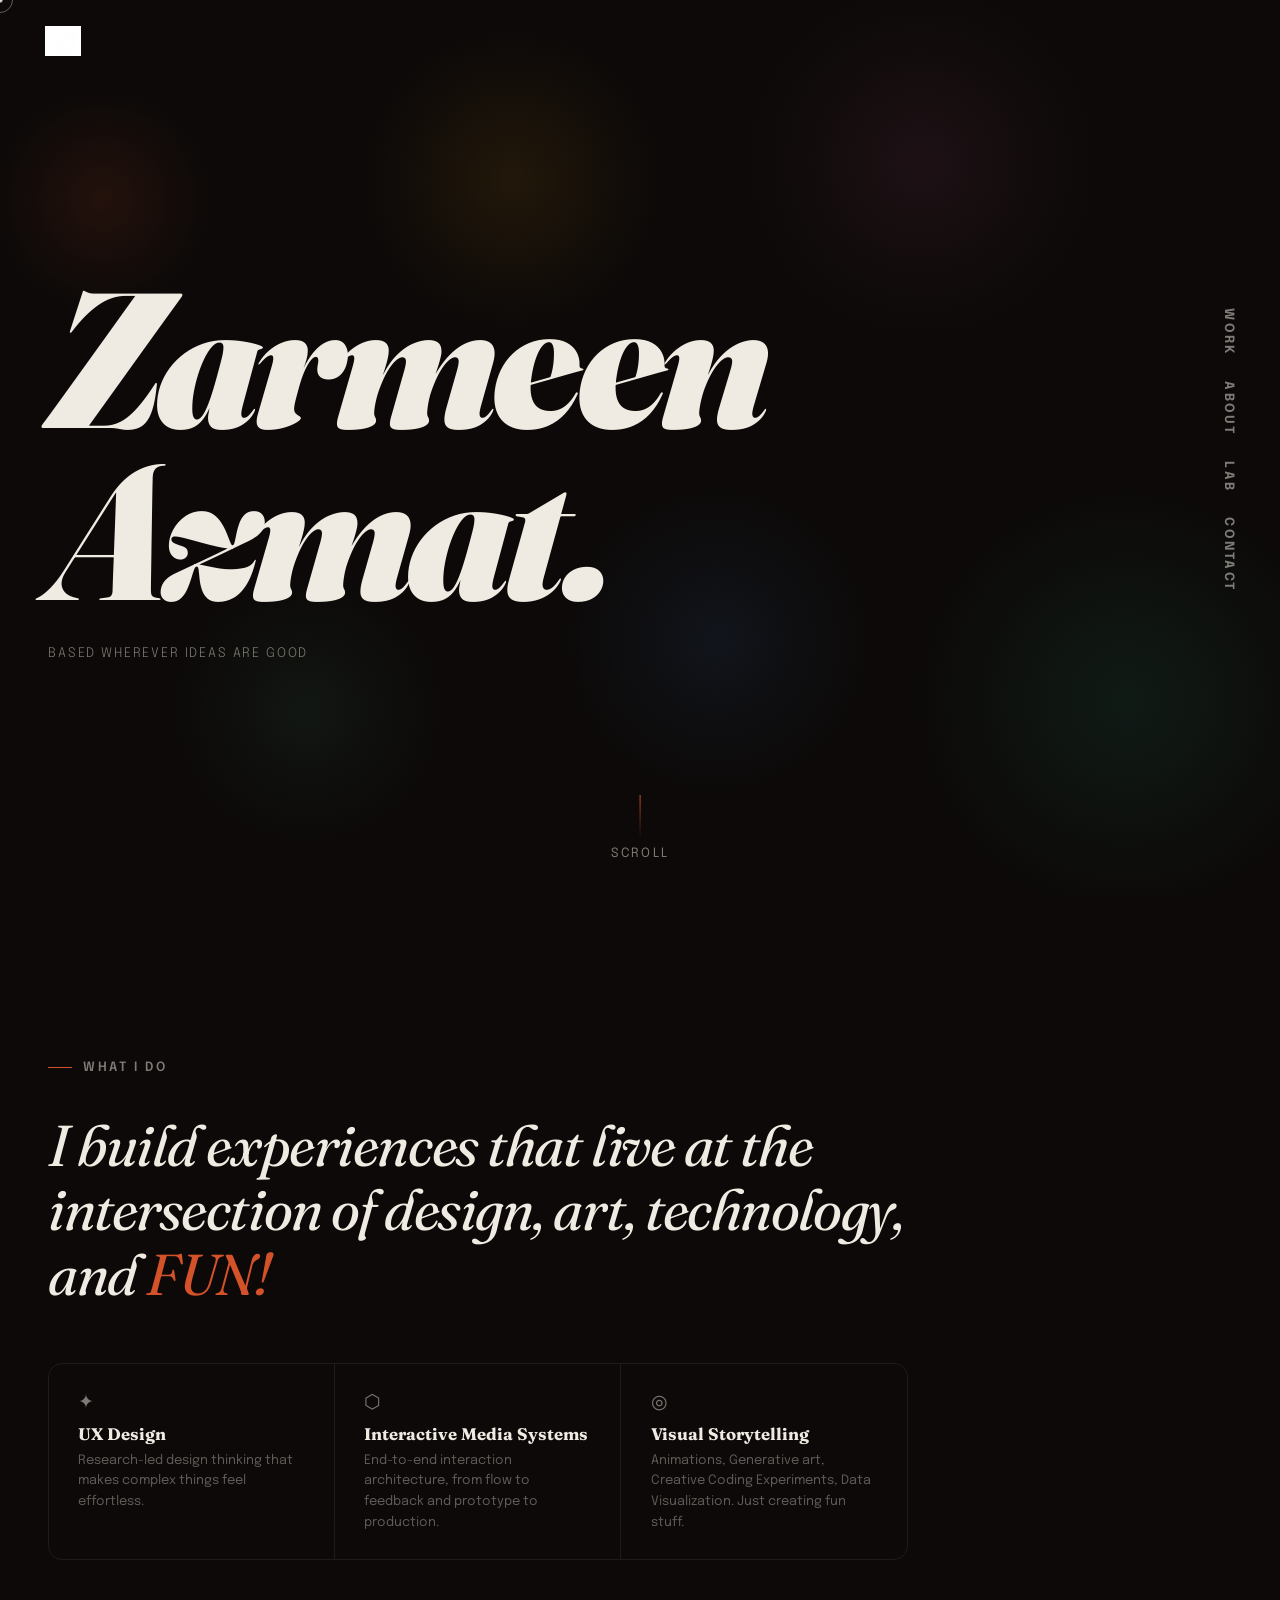
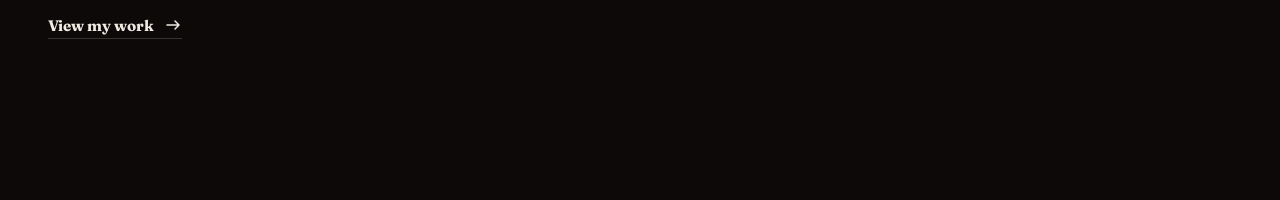
==== index.html @ 506bbcd7 "Update index.html" ====
<!DOCTYPE html>
<html lang="en">
<head>
  <meta charset="UTF-8"/>
  <meta name="viewport" content="width=device-width, initial-scale=1.0"/>
  <title>Zarmeen Azmat</title>
  <link rel="stylesheet" href="style.css"/>
  <style>
    body { background: var(--home-bg); color: var(--home-fg); }
    #cur, #cdot { color: var(--home-fg); }

    #home-cv { position: fixed; inset: 0; width: 100%; height: 100%; z-index: 0; }

    /* ── LOGO (fixed top-left) ── */
    .home-logo {
      position: fixed; top: 1.6rem; left: 2.8rem; z-index: 10; cursor: none;
    }
    .home-logo img { height: 30px; width: auto; display: block; }

    /* ── SIDE NAV ── */
    .home-side {
      position: fixed; right: 2.8rem; top: 50%; transform: translateY(-50%);
      display: flex; flex-direction: column; gap: 1.6rem; z-index: 10;
    }
    .home-side a {
      font-size: .8rem; font-weight: 700; letter-spacing: .18em; text-transform: uppercase;
      color: rgba(240,235,226,.5); writing-mode: vertical-rl;
      text-decoration: none; transition: color .25s; cursor: none;
    }
    .home-side a:hover { color: var(--home-fg); }

    /* ── HERO ── */
    #hero {
      position: relative; z-index: 2; min-height: 100vh;
      display: flex; flex-direction: column; justify-content: flex-end;
      padding: 3rem 3rem 15rem; pointer-events: none;
    }
    .home-eyebrow {
      font-size: .72rem; font-weight: 600; letter-spacing: .2em; text-transform: uppercase;
      color: rgba(240,235,226,.3); margin-bottom: 2rem;
      display: flex; align-items: center; gap: .8rem;
    }
    .home-eyebrow::before { content: ''; width: 28px; height: 1px; background: var(--coral); }
    .home-name {
      font-family: var(--fd); font-weight: 900; font-style: italic;
      font-size: clamp(5rem, 15vw, 14rem);
      line-height: .9; letter-spacing: -.04em;
      display: flex; flex-wrap: wrap; column-gap: .22em;
    }
    .nc { display: inline-block; transition: transform .5s cubic-bezier(.23,1,.32,1); }
    .home-sub {
      margin-top: 1.8rem; font-size: .82rem; font-weight: 300;
      letter-spacing: .14em; text-transform: uppercase;
      color: rgba(240,235,226,.5);
    }

    /* ── SCROLL CUE ── */
    #scroll-btn {
      position: fixed; bottom: 2.5rem; left: 50%; transform: translateX(-50%);
      display: flex; flex-direction: column; align-items: center; gap: .5rem;
      font-size: .8rem; letter-spacing: .18em; text-transform: uppercase;
      color: rgba(240,235,226,.5); z-index: 10;
      background: none; border: none; cursor: none; font-family: var(--fb);
      transition: opacity .5s, color .3s;
    }
    #scroll-btn:hover { color: rgba(240,235,226,.7); }
    .scroll-line {
      width: 1px; height: 44px;
      background: linear-gradient(var(--coral), transparent);
      animation: spulse 2s ease-in-out infinite;
    }
    @keyframes spulse { 0%,100%{opacity:.2;} 50%{opacity:1;} }

    /* ── INTRO SECTION ── */
    #intro {
      position: relative; z-index: 2; min-height: 100vh;
      display: flex; align-items: center;
      padding: 6rem 3rem 6rem;
    }
    .intro-inner { max-width: 860px; }
    .intro-tag {
      font-size: .8rem; font-weight: 600; letter-spacing: .2em; text-transform: uppercase;
      color: rgba(240,235,226,.5); margin-bottom: 2.5rem;
      display: flex; align-items: center; gap: .7rem;
    }
    .intro-tag::before { content: ''; width: 24px; height: 1px; background: var(--coral); }
    .intro-statement {
      font-family: var(--fd); font-style: italic;
      font-size: clamp(2rem, 4.5vw, 4rem); line-height: 1.12; letter-spacing: -.025em;
      color: var(--home-fg); margin-bottom: 3.5rem;
    }
    .intro-statement em { color: var(--coral); font-style: italic; }

    .intro-disciplines {
      display: flex; gap: 1px; margin-bottom: 3.5rem;
      border: 1px solid rgba(240,235,226,.08); border-radius: 14px; overflow: hidden;
    }
    .disc {
      flex: 1; padding: 1.6rem 1.8rem;
      border-right: 1px solid rgba(240,235,226,.08);
      transition: background .3s;
    }
    .disc:last-child { border-right: none; }
    .disc:hover { background: rgba(240,235,226,.03); }
    .disc-icon { font-size: 1.2rem; margin-bottom: .7rem; opacity: .5; }
    .disc-name {
      font-family: var(--fd); font-weight: 700; font-size: 1.05rem;
      color: var(--home-fg); margin-bottom: .4rem;
    }
    .disc-desc { font-size: .81rem; opacity: .36; line-height: 1.6; }

    .intro-cta {
      display: inline-flex; align-items: center; gap: .6rem;
      font-family: var(--fd); font-weight: 700; font-size: .95rem;
      color: var(--home-fg); text-decoration: none;
      border-bottom: 1px solid rgba(240,235,226,.18); padding-bottom: .2rem;
      transition: color .25s, border-color .25s; cursor: none;
    }
    .intro-cta:hover { color: var(--coral); border-color: var(--coral); }
    .intro-cta svg { transition: transform .3s; }
    .intro-cta:hover svg { transform: translateX(5px); }

    @media (max-width: 900px) {
      #hero, #intro { padding-left: 1.5rem; padding-right: 1.5rem; }
      .home-side { display: none; }
      .home-logo { left: 1.5rem; }
      .intro-disciplines { flex-direction: column; }
      .disc { border-right: none; border-bottom: 1px solid rgba(240,235,226,.08); }
      .disc:last-child { border-bottom: none; }
    }
  </style>
</head>
<body>
  <div id="cur"></div>
  <div id="cdot"></div>
  <canvas id="home-cv"></canvas>

  <!-- Logo — no top nav bar on home -->
  <a class="home-logo" href="index.html">
    <img src="LOGO.png" alt="Zara Meme logo"/>
  </a>

  <!-- Side nav -->
  <div class="home-side">
    <a href="work.html">Work</a>
    <a href="about.html">About</a>
    <a href="lab.html">Lab</a>
    <a href="contact.html">Contact</a>
  </div>

  <!-- ── HERO ── -->
  <section id="hero">
    <div class="home-name rev d1" id="home-name"></div>
    <div class="home-sub rev d2">Based wherever ideas are good</div>
  </section>

  <!-- Scroll cue (fixed, fades out after scrolling) -->
  <button id="scroll-btn" aria-label="Scroll down">
    <div class="scroll-line"></div>
    scroll
  </button>

  <!-- ── INTRO (below the fold) ── -->
  <section id="intro">
    <div class="intro-inner">
      <div class="intro-tag rev">What I do</div>
      <p class="intro-statement rev d1">
        I build experiences that live at the intersection of design, art, technology, and <em>  FUN!</em>
      </p>
      <div class="intro-disciplines rev d2">
        <div class="disc">
          <div class="disc-icon">✦</div>
          <div class="disc-name">UX Design</div>
          <div class="disc-desc">Research-led design thinking that makes complex things feel effortless.</div>
        </div>
        <div class="disc">
          <div class="disc-icon">⬡</div>
          <div class="disc-name">Interactive Media Systems</div>
          <div class="disc-desc">End-to-end interaction architecture, from flow to feedback and prototype to production.</div>
        </div>
        <div class="disc">
          <div class="disc-icon">◎</div>
          <div class="disc-name">Visual Storytelling</div>
          <div class="disc-desc">Animations, Generative art, Creative Coding Experiments, Data Visualization. Just creating fun stuff.</div>
        </div>
      </div>
      <a href="work.html" class="intro-cta rev d3">
        View my work
        <svg width="18" height="18" viewBox="0 0 18 18" fill="none">
          <path d="M3 9h12M11 5l4 4-4 4" stroke="currentColor" stroke-width="1.5" stroke-linecap="round" stroke-linejoin="round"/>
        </svg>
      </a>
    </div>
  </section>

  <script src="shared.js"></script>
  <script>
    /* ── Split name into repellable letters ── */
    const nameEl = document.getElementById('home-name');
    ['Zarmeen', 'Azmat.'].forEach((word, wi) => {
      const span = document.createElement('span');
      word.split('').forEach(ch => {
        const s = document.createElement('span');
        s.className = 'nc'; s.textContent = ch; span.appendChild(s);
      });
      nameEl.appendChild(span);
      if (wi === 0) nameEl.appendChild(document.createTextNode('\u00A0'));
    });

    /* ── Scroll button ── */
    const scrollBtn = document.getElementById('scroll-btn');
    scrollBtn.addEventListener('click', () => {
      document.getElementById('intro').scrollIntoView({ behavior: 'smooth' });
    });
    window.addEventListener('scroll', () => {
      const past = window.scrollY > window.innerHeight * .35;
      scrollBtn.style.opacity = past ? '0' : '';
      scrollBtn.style.pointerEvents = past ? 'none' : '';
    });

    /* ── Canvas ── */
    const canvas = document.getElementById('home-cv');
    const ctx = canvas.getContext('2d');
    let W, H;
    function rz() { W = canvas.width = window.innerWidth; H = canvas.height = window.innerHeight; }
    rz(); window.addEventListener('resize', rz);

    const PAL = ['#D4522A','#3D7A5A','#C8861A','#3468A8','#9C4870','#2E9E7C'];
    const orbs = PAL.map((col, i) => ({ x: .08 + i * .16, y: .2 + (i % 2) * .55, r: .12 + i * .022, col, ph: i * 1.3 }));
    const trail = []; let pci = 0, t = 0;

    document.addEventListener('mousemove', e => {
      trail.push({ x: e.clientX, y: e.clientY, r: 22 + Math.random() * 20,
        col: PAL[Math.floor(pci / 3) % PAL.length], born: performance.now(), ring: Math.random() > .6 });
      pci++; if (trail.length > 100) trail.splice(0, trail.length - 100);
      document.querySelectorAll('.nc').forEach(ch => {
        const r = ch.getBoundingClientRect();
        const cx = r.left + r.width / 2, cy = r.top + r.height / 2;
        const dx = e.clientX - cx, dy = e.clientY - cy;
        const d = Math.sqrt(dx * dx + dy * dy), R = 160;
        if (d < R && d > 0.5) { const f = (1 - d / R) * 55; ch.style.transform = `translate(${-dx/d*f}px,${-dy/d*f}px)`; }
        else ch.style.transform = '';
      });
    });
    document.addEventListener('click', e => {
      for (let i = 0; i < 16; i++) {
        const a = (i / 16) * Math.PI * 2;
        trail.push({ x: e.clientX + Math.cos(a) * Math.random() * 70, y: e.clientY + Math.sin(a) * Math.random() * 70,
          r: 10 + Math.random() * 28, col: PAL[Math.floor(Math.random() * PAL.length)],
          born: performance.now() - Math.random() * 200, ring: false });
      }
    });
    (function frame() {
      ctx.fillStyle = '#0C0908'; ctx.fillRect(0, 0, W, H); t += .008;
      orbs.forEach(o => {
        const px = o.x * W, py = (o.y + Math.sin(t + o.ph) * .04) * H;
        const pr = o.r * Math.min(W, H) * (1 + Math.sin(t * .7 + o.ph) * .08);
        const g = ctx.createRadialGradient(px, py, 0, px, py, pr);
        g.addColorStop(0, o.col + '1e'); g.addColorStop(1, o.col + '00');
        ctx.fillStyle = g; ctx.beginPath(); ctx.arc(px, py, pr, 0, Math.PI * 2); ctx.fill();
      });
      const now = performance.now();
      for (let i = trail.length - 1; i >= 0; i--) {
        const tr = trail[i]; const age = (now - tr.born) / 2400;
        if (age >= 1) { trail.splice(i, 1); continue; }
        const ease = 1 - age * age;
        ctx.save(); ctx.globalAlpha = .5 * ease; ctx.fillStyle = ctx.strokeStyle = tr.col;
        if (tr.ring) { ctx.lineWidth = 2; ctx.globalAlpha = .28 * ease; ctx.beginPath(); ctx.arc(tr.x, tr.y, tr.r * (.4 + age * .6), 0, Math.PI * 2); ctx.stroke(); }
        else { ctx.beginPath(); ctx.arc(tr.x, tr.y, tr.r * ease, 0, Math.PI * 2); ctx.fill(); }
        ctx.restore();
      }
      requestAnimationFrame(frame);
    })();
  </script>
</body>
</html>
---- style.css ----
/* ═══════════════════════════════════════
   ZARA MEME — SHARED STYLES
   Edit variables below to retheme the whole site
═══════════════════════════════════════ */
@import url('https://fonts.googleapis.com/css2?family=Fraunces:ital,opsz,wght@0,9..144,400;0,9..144,700;0,9..144,900;1,9..144,400;1,9..144,700;1,9..144,900&family=Epilogue:wght@300;400;500;600;700;800&display=swap');

:root {
  /* ── accent colours ── */
  --coral:  #D4522A;
  --sage:   #3D7A5A;
  --gold:   #C8861A;
  --sky:    #3468A8;
  --rose:   #9C4870;
  --mint:   #2E9E7C;

  /* ── page tones ── */
  --home-bg:  #0C0908;
  --home-fg:  #F0EBE2;
  --light-bg: #F7F2EC;
  --light-fg: #1A1209;
  --lab-bg:   #0B0D14;
  --lab-fg:   #E8E2F5;

  /* ── type ── */
  --fd: 'Fraunces', serif;
  --fb: 'Epilogue', sans-serif;
}

/* ── RESET ────────────────────────── */
*, *::before, *::after { box-sizing: border-box; margin: 0; padding: 0; }
html { scroll-behavior: smooth; }
body { font-family: var(--fb); font-weight: 400; overflow-x: hidden; cursor: none; }

/* ── PAGE FADE-IN / FADE-OUT ───────── */
body { opacity: 0; animation: pagein .45s ease forwards; }
@keyframes pagein { to { opacity: 1; } }
body.fade-out { opacity: 0 !important; transition: opacity .28s ease; }

/* ── CURSOR ───────────────────────── */
#cur {
  position: fixed; z-index: 9999; pointer-events: none;
  width: 26px; height: 26px; border-radius: 50%;
  border: 1.5px solid currentColor;
  transform: translate(-50%, -50%);
  opacity: .4; mix-blend-mode: difference;
  transition: width .2s, height .2s;
}
#cdot {
  position: fixed; z-index: 10000; pointer-events: none;
  width: 5px; height: 5px; border-radius: 50%; background: currentColor;
  transform: translate(-50%, -50%); mix-blend-mode: difference;
}
body.hov #cur { width: 50px; height: 50px; opacity: .15; }

/* ── NAV ──────────────────────────── */
#nav {
  position: fixed; top: 0; left: 0; right: 0; z-index: 500;
  display: flex; align-items: center; justify-content: space-between;
  padding: 1.4rem 3rem;
}
.nav-logo {
  font-family: var(--fd); font-weight: 900; font-style: italic;
  font-size: 1.3rem; text-decoration: none; letter-spacing: -.02em;
  transition: color .3s; cursor: none;
}
.nav-links { display: flex; gap: 2rem; }
.nav-links a {
  font-size: .8rem; font-weight: 600; letter-spacing: .1em;
  text-transform: uppercase; opacity: .4; transition: opacity .2s;
  text-decoration: none; position: relative; cursor: none;
}
.nav-links a:hover { opacity: .9; }
.nav-links a.active { opacity: 1; }
.nav-links a.active::after {
  content: ''; position: absolute; bottom: -3px; left: 0; right: 0;
  height: 1.5px; background: currentColor; border-radius: 2px;
}

/* ── SHARED SCROLL REVEAL ─────────── */
.rev {
  opacity: 0; transform: translateY(20px);
  transition: opacity .75s cubic-bezier(.23,1,.32,1), transform .75s cubic-bezier(.23,1,.32,1);
}
.rev.on { opacity: 1; transform: none; }
.d1 { transition-delay: .08s; }
.d2 { transition-delay: .16s; }
.d3 { transition-delay: .24s; }
.d4 { transition-delay: .32s; }
.d5 { transition-delay: .40s; }

/* ── SHARED TYPOGRAPHY HELPERS ────── */
.pg-ey {
  font-size: .7rem; font-weight: 600; letter-spacing: .18em;
  text-transform: uppercase; opacity: .3; margin-bottom: 1rem;
  display: flex; align-items: center; gap: .7rem;
}
.pg-ey::before { content: ''; width: 20px; height: 1.5px; background: currentColor; }

.pg-h1 {
  font-family: var(--fd); font-weight: 900;
  font-size: clamp(3rem, 7vw, 7rem); line-height: .92; letter-spacing: -.04em;
}
.pg-h1 em { font-style: italic; color: var(--coral); }

/* ── LIGHT PAGE BASE ──────────────── */
.pg-light { background: var(--light-bg); color: var(--light-fg); min-height: 100vh; position: relative; }
.pg-light::before {
  content: ''; position: fixed; inset: 0; pointer-events: none; z-index: 0;
  background-image: radial-gradient(circle, rgba(26,18,9,.06) 1px, transparent 1px);
  background-size: 28px 28px;
}
.pg-light > * { position: relative; z-index: 1; }
.pg-head { padding: 7rem 3rem 3rem; border-bottom: 1px solid rgba(26,18,9,.08); }

/* ── RESPONSIVE ───────────────────── */
@media (max-width: 900px) {
  #nav { padding: 1rem 1.5rem; }
  .nav-links { gap: 1.2rem; }
  .nav-links a { font-size: .72rem; }
  .pg-head { padding: 6rem 1.5rem 2rem; }
}
@media (max-width: 600px) {
  .nav-links a { letter-spacing: .06em; }
}
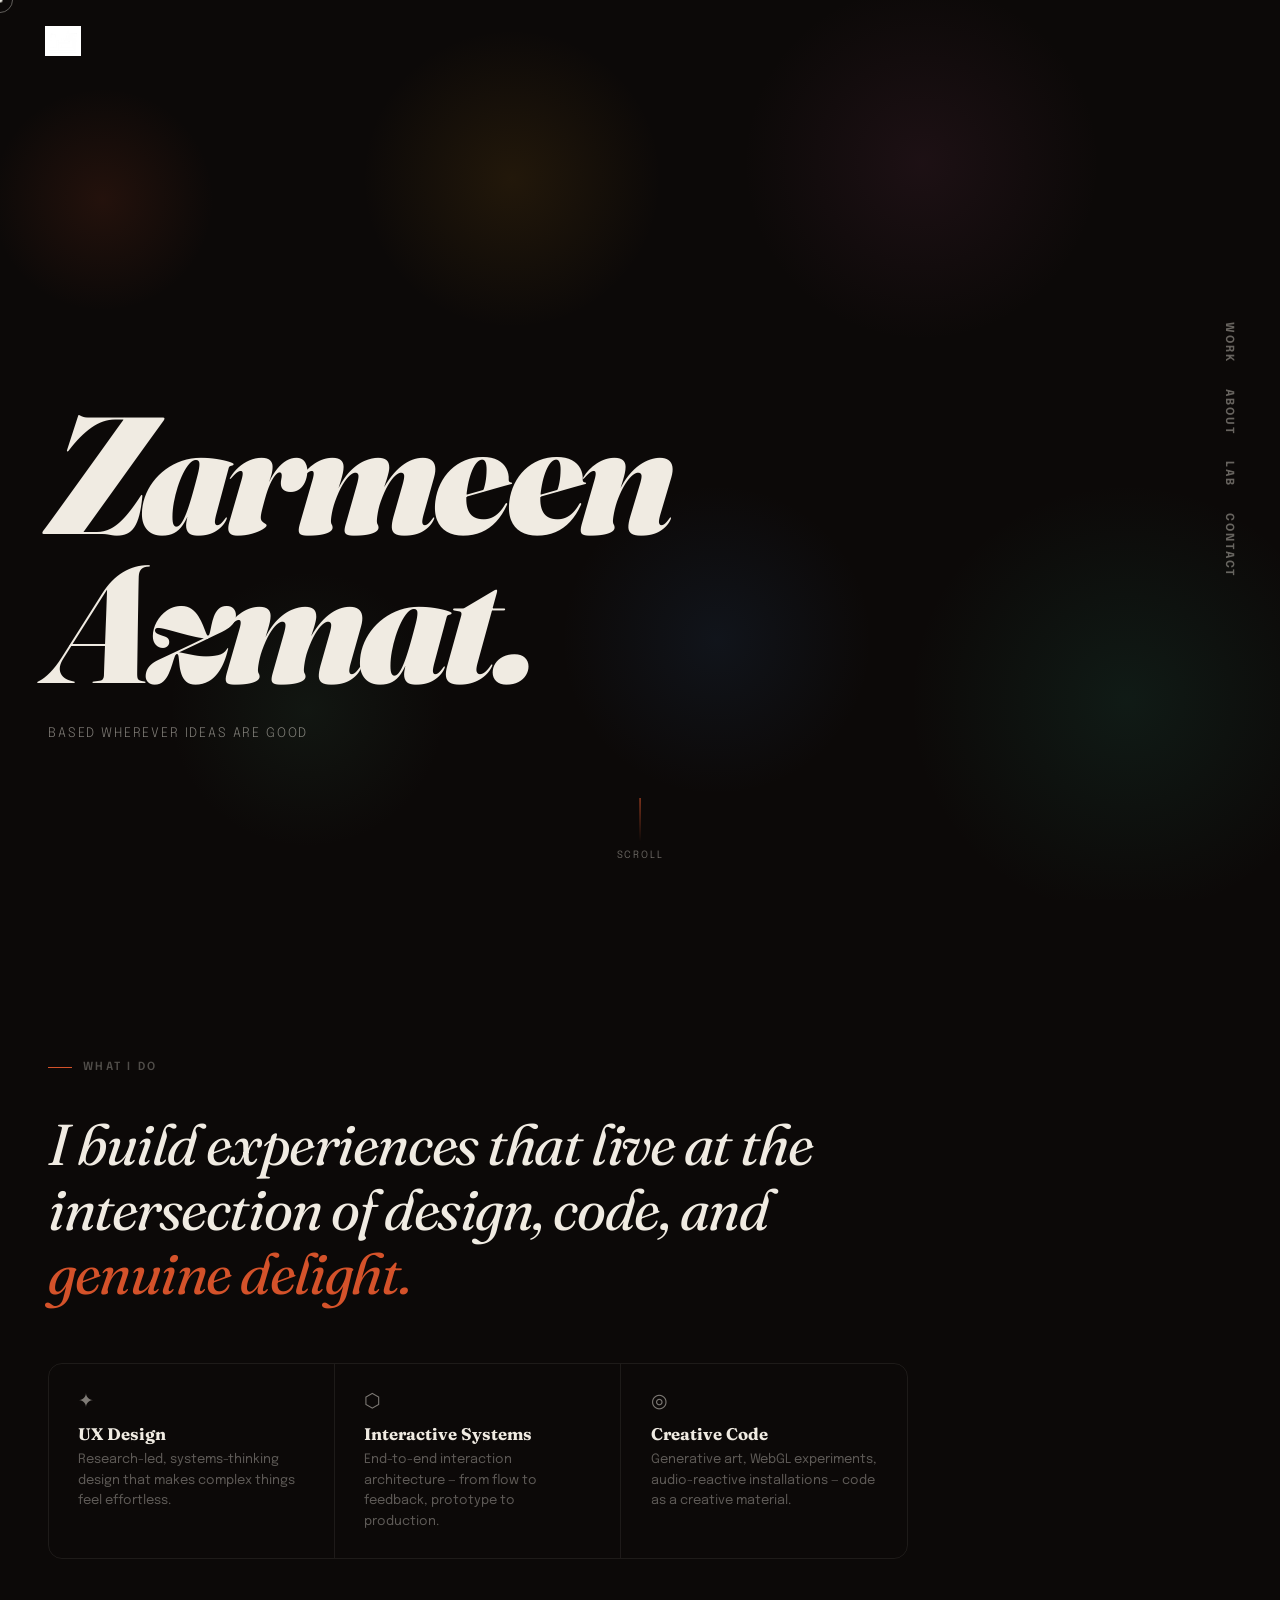
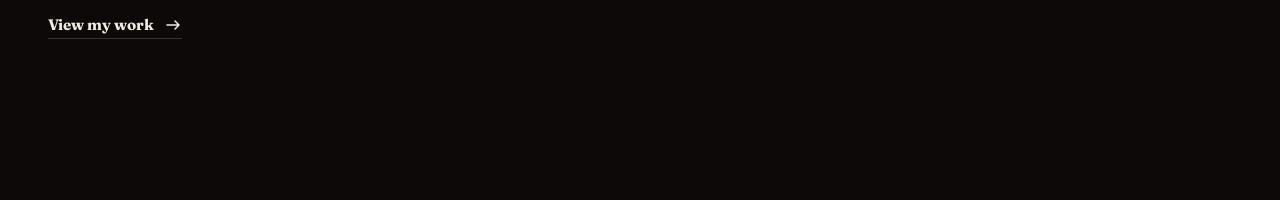
==== commit 33bff57d: "Add files via upload" ====
--- a/index.html
+++ b/index.html
@@ -23,8 +23,8 @@
       display: flex; flex-direction: column; gap: 1.6rem; z-index: 10;
     }
     .home-side a {
-      font-size: .8rem; font-weight: 700; letter-spacing: .18em; text-transform: uppercase;
-      color: rgba(240,235,226,.5); writing-mode: vertical-rl;
+      font-size: .7rem; font-weight: 700; letter-spacing: .18em; text-transform: uppercase;
+      color: rgba(240,235,226,.4); writing-mode: vertical-rl;
       text-decoration: none; transition: color .25s; cursor: none;
     }
     .home-side a:hover { color: var(--home-fg); }
@@ -33,7 +33,7 @@
     #hero {
       position: relative; z-index: 2; min-height: 100vh;
       display: flex; flex-direction: column; justify-content: flex-end;
-      padding: 3rem 3rem 15rem; pointer-events: none;
+      padding: 3rem 3rem 10rem; pointer-events: none;
     }
     .home-eyebrow {
       font-size: .72rem; font-weight: 600; letter-spacing: .2em; text-transform: uppercase;
@@ -43,7 +43,7 @@
     .home-eyebrow::before { content: ''; width: 28px; height: 1px; background: var(--coral); }
     .home-name {
       font-family: var(--fd); font-weight: 900; font-style: italic;
-      font-size: clamp(5rem, 15vw, 14rem);
+      font-size: clamp(5rem, 13vw, 12rem);
       line-height: .9; letter-spacing: -.04em;
       display: flex; flex-wrap: wrap; column-gap: .22em;
     }
@@ -58,8 +58,8 @@
     #scroll-btn {
       position: fixed; bottom: 2.5rem; left: 50%; transform: translateX(-50%);
       display: flex; flex-direction: column; align-items: center; gap: .5rem;
-      font-size: .8rem; letter-spacing: .18em; text-transform: uppercase;
-      color: rgba(240,235,226,.5); z-index: 10;
+      font-size: .63rem; letter-spacing: .18em; text-transform: uppercase;
+      color: rgba(240,235,226,.4); z-index: 10;
       background: none; border: none; cursor: none; font-family: var(--fb);
       transition: opacity .5s, color .3s;
     }
@@ -79,8 +79,8 @@
     }
     .intro-inner { max-width: 860px; }
     .intro-tag {
-      font-size: .8rem; font-weight: 600; letter-spacing: .2em; text-transform: uppercase;
-      color: rgba(240,235,226,.5); margin-bottom: 2.5rem;
+      font-size: .7rem; font-weight: 600; letter-spacing: .2em; text-transform: uppercase;
+      color: rgba(240,235,226,.3); margin-bottom: 2.5rem;
       display: flex; align-items: center; gap: .7rem;
     }
     .intro-tag::before { content: ''; width: 24px; height: 1px; background: var(--coral); }
@@ -165,23 +165,23 @@
     <div class="intro-inner">
       <div class="intro-tag rev">What I do</div>
       <p class="intro-statement rev d1">
-        I build experiences that live at the intersection of design, art, technology, and <em>  FUN!</em>
+        I build experiences that live at the intersection of design, code, and <em>genuine delight.</em>
       </p>
       <div class="intro-disciplines rev d2">
         <div class="disc">
           <div class="disc-icon">✦</div>
           <div class="disc-name">UX Design</div>
-          <div class="disc-desc">Research-led design thinking that makes complex things feel effortless.</div>
+          <div class="disc-desc">Research-led, systems-thinking design that makes complex things feel effortless.</div>
         </div>
         <div class="disc">
           <div class="disc-icon">⬡</div>
-          <div class="disc-name">Interactive Media Systems</div>
-          <div class="disc-desc">End-to-end interaction architecture, from flow to feedback and prototype to production.</div>
+          <div class="disc-name">Interactive Systems</div>
+          <div class="disc-desc">End-to-end interaction architecture — from flow to feedback, prototype to production.</div>
         </div>
         <div class="disc">
           <div class="disc-icon">◎</div>
-          <div class="disc-name">Visual Storytelling</div>
-          <div class="disc-desc">Animations, Generative art, Creative Coding Experiments, Data Visualization. Just creating fun stuff.</div>
+          <div class="disc-name">Creative Code</div>
+          <div class="disc-desc">Generative art, WebGL experiments, audio-reactive installations — code as a creative material.</div>
         </div>
       </div>
       <a href="work.html" class="intro-cta rev d3">
--- a/style.css
+++ b/style.css
@@ -63,6 +63,9 @@
   font-size: 1.3rem; text-decoration: none; letter-spacing: -.02em;
   transition: color .3s; cursor: none;
 }
+.nav-logo img {
+  height: 28px; width: auto; display: block;
+}
 .nav-links { display: flex; gap: 2rem; }
 .nav-links a {
   font-size: .8rem; font-weight: 600; letter-spacing: .1em;
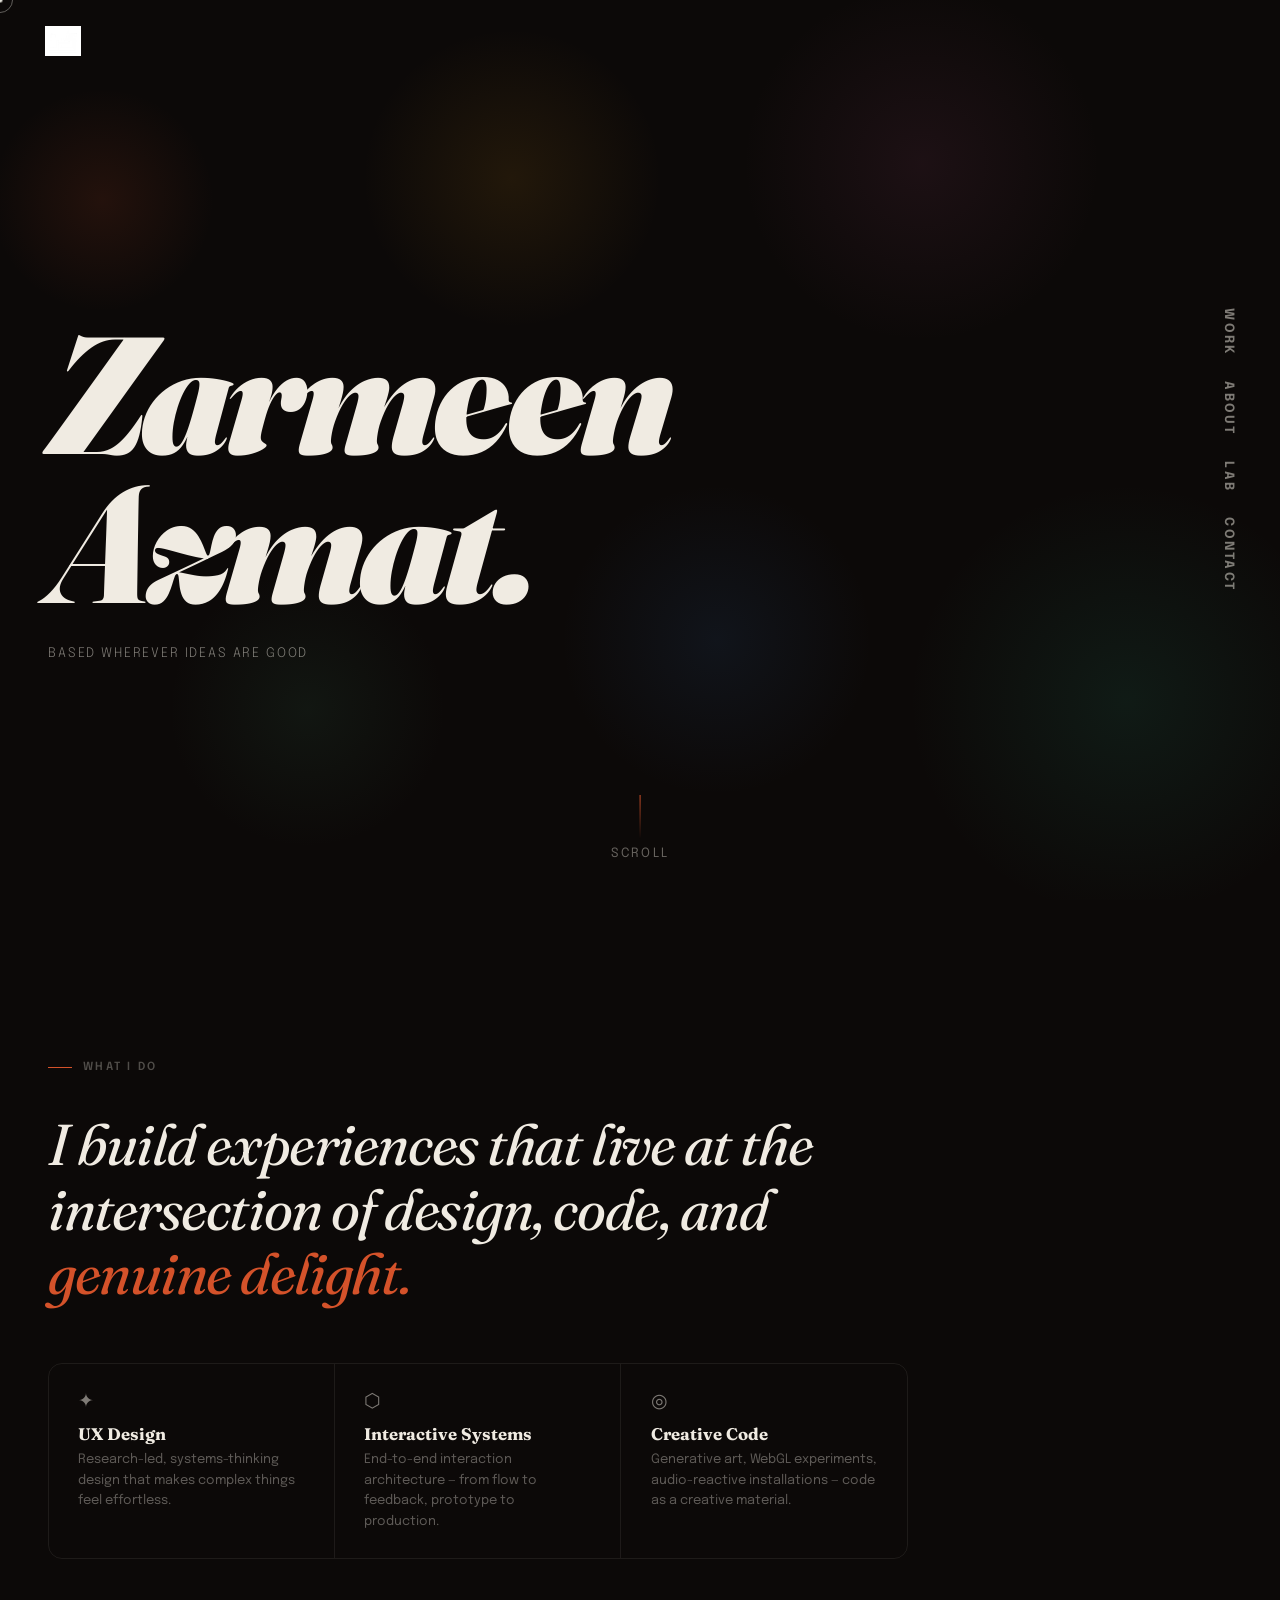
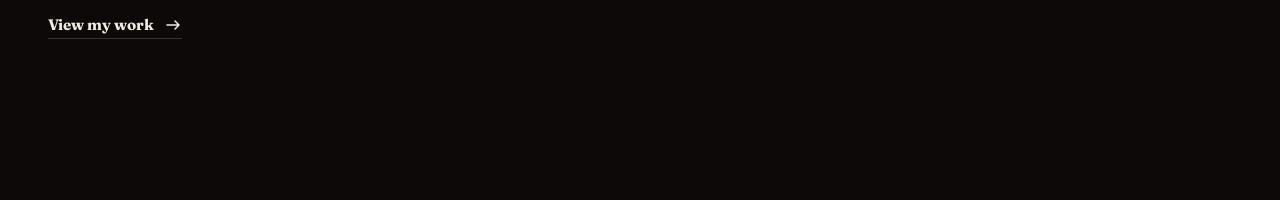
==== commit d9edb9db: "Update index.html" ====
--- a/index.html
+++ b/index.html
@@ -23,8 +23,8 @@
       display: flex; flex-direction: column; gap: 1.6rem; z-index: 10;
     }
     .home-side a {
-      font-size: .7rem; font-weight: 700; letter-spacing: .18em; text-transform: uppercase;
-      color: rgba(240,235,226,.4); writing-mode: vertical-rl;
+      font-size: .8rem; font-weight: 700; letter-spacing: .18em; text-transform: uppercase;
+      color: rgba(240,235,226,.5); writing-mode: vertical-rl;
       text-decoration: none; transition: color .25s; cursor: none;
     }
     .home-side a:hover { color: var(--home-fg); }
@@ -33,7 +33,7 @@
     #hero {
       position: relative; z-index: 2; min-height: 100vh;
       display: flex; flex-direction: column; justify-content: flex-end;
-      padding: 3rem 3rem 10rem; pointer-events: none;
+      padding: 3rem 3rem 15rem; pointer-events: none;
     }
     .home-eyebrow {
       font-size: .72rem; font-weight: 600; letter-spacing: .2em; text-transform: uppercase;
@@ -58,7 +58,7 @@
     #scroll-btn {
       position: fixed; bottom: 2.5rem; left: 50%; transform: translateX(-50%);
       display: flex; flex-direction: column; align-items: center; gap: .5rem;
-      font-size: .63rem; letter-spacing: .18em; text-transform: uppercase;
+      font-size: .8rem; letter-spacing: .18em; text-transform: uppercase;
       color: rgba(240,235,226,.4); z-index: 10;
       background: none; border: none; cursor: none; font-family: var(--fb);
       transition: opacity .5s, color .3s;
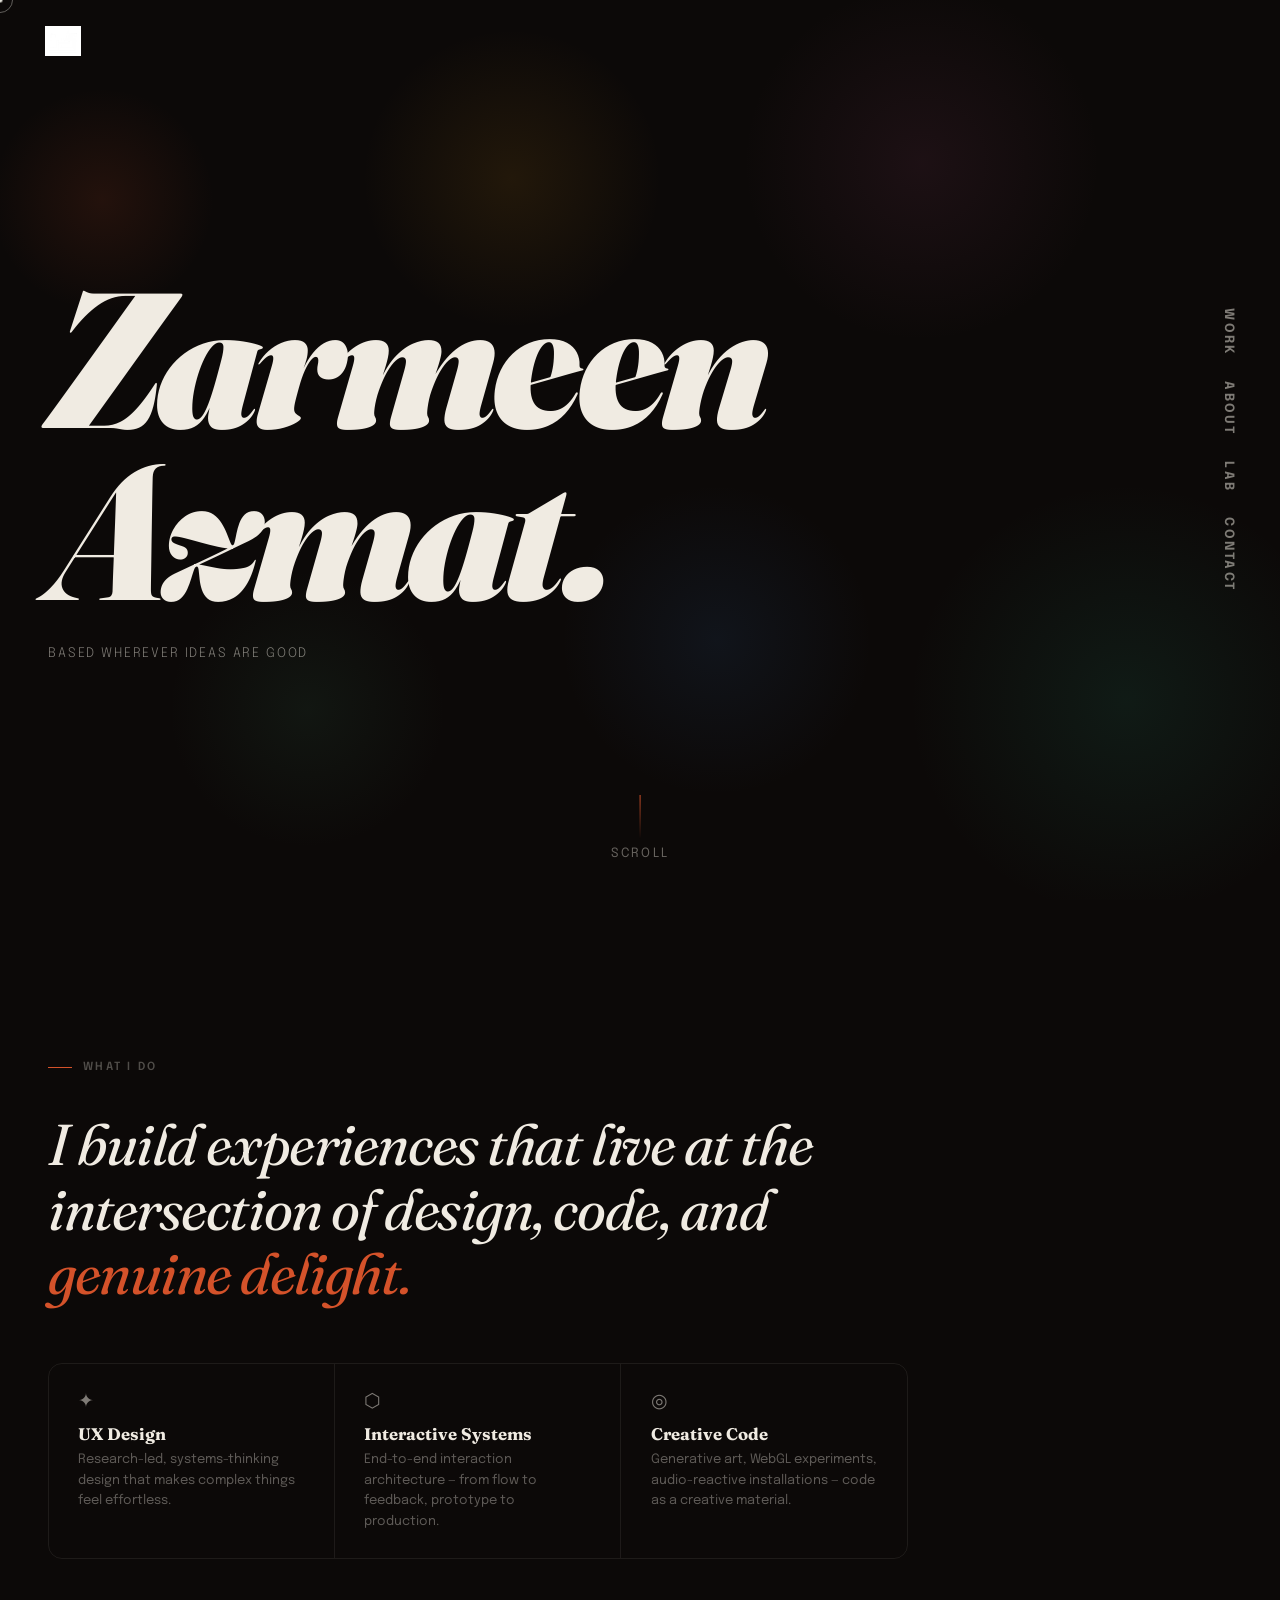
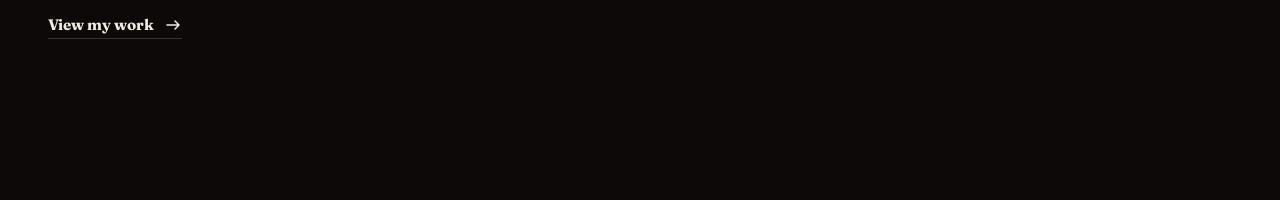
==== commit 2e9c8001: "Update index.html" ====
--- a/index.html
+++ b/index.html
@@ -43,7 +43,7 @@
     .home-eyebrow::before { content: ''; width: 28px; height: 1px; background: var(--coral); }
     .home-name {
       font-family: var(--fd); font-weight: 900; font-style: italic;
-      font-size: clamp(5rem, 13vw, 12rem);
+      font-size: clamp(5rem, 15vw, 14rem);
       line-height: .9; letter-spacing: -.04em;
       display: flex; flex-wrap: wrap; column-gap: .22em;
     }
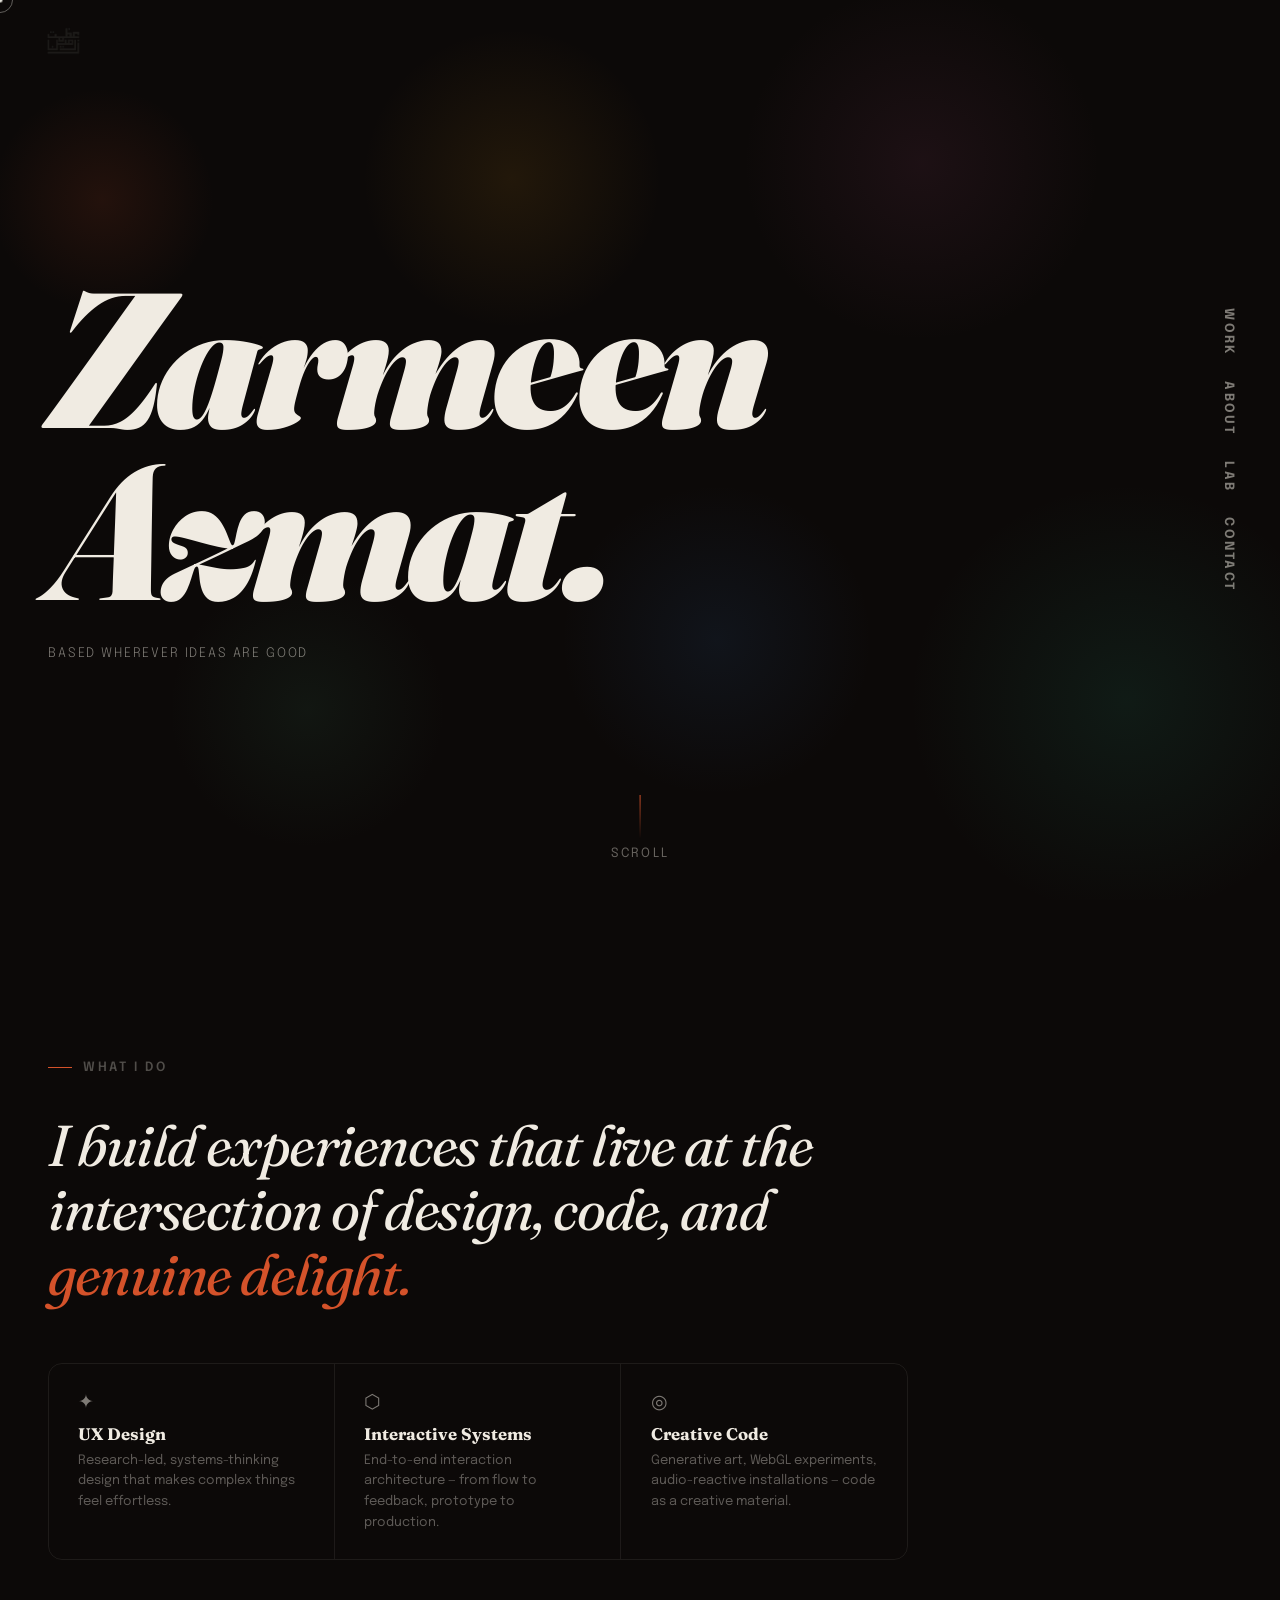
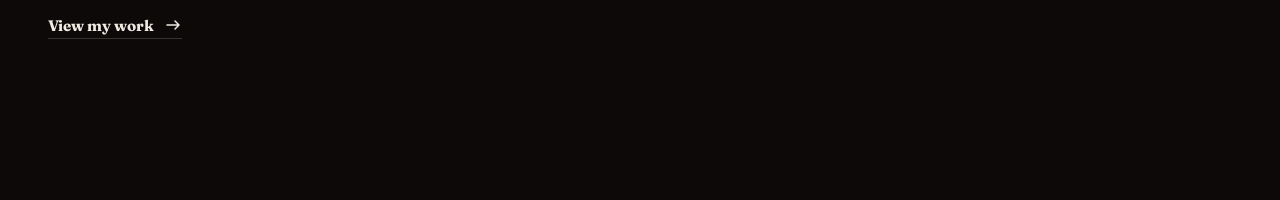
==== commit 2e3dab0c: "Update index.html" ====
--- a/index.html
+++ b/index.html
@@ -79,7 +79,7 @@
     }
     .intro-inner { max-width: 860px; }
     .intro-tag {
-      font-size: .7rem; font-weight: 600; letter-spacing: .2em; text-transform: uppercase;
+      font-size: .8rem; font-weight: 600; letter-spacing: .2em; text-transform: uppercase;
       color: rgba(240,235,226,.3); margin-bottom: 2.5rem;
       display: flex; align-items: center; gap: .7rem;
     }
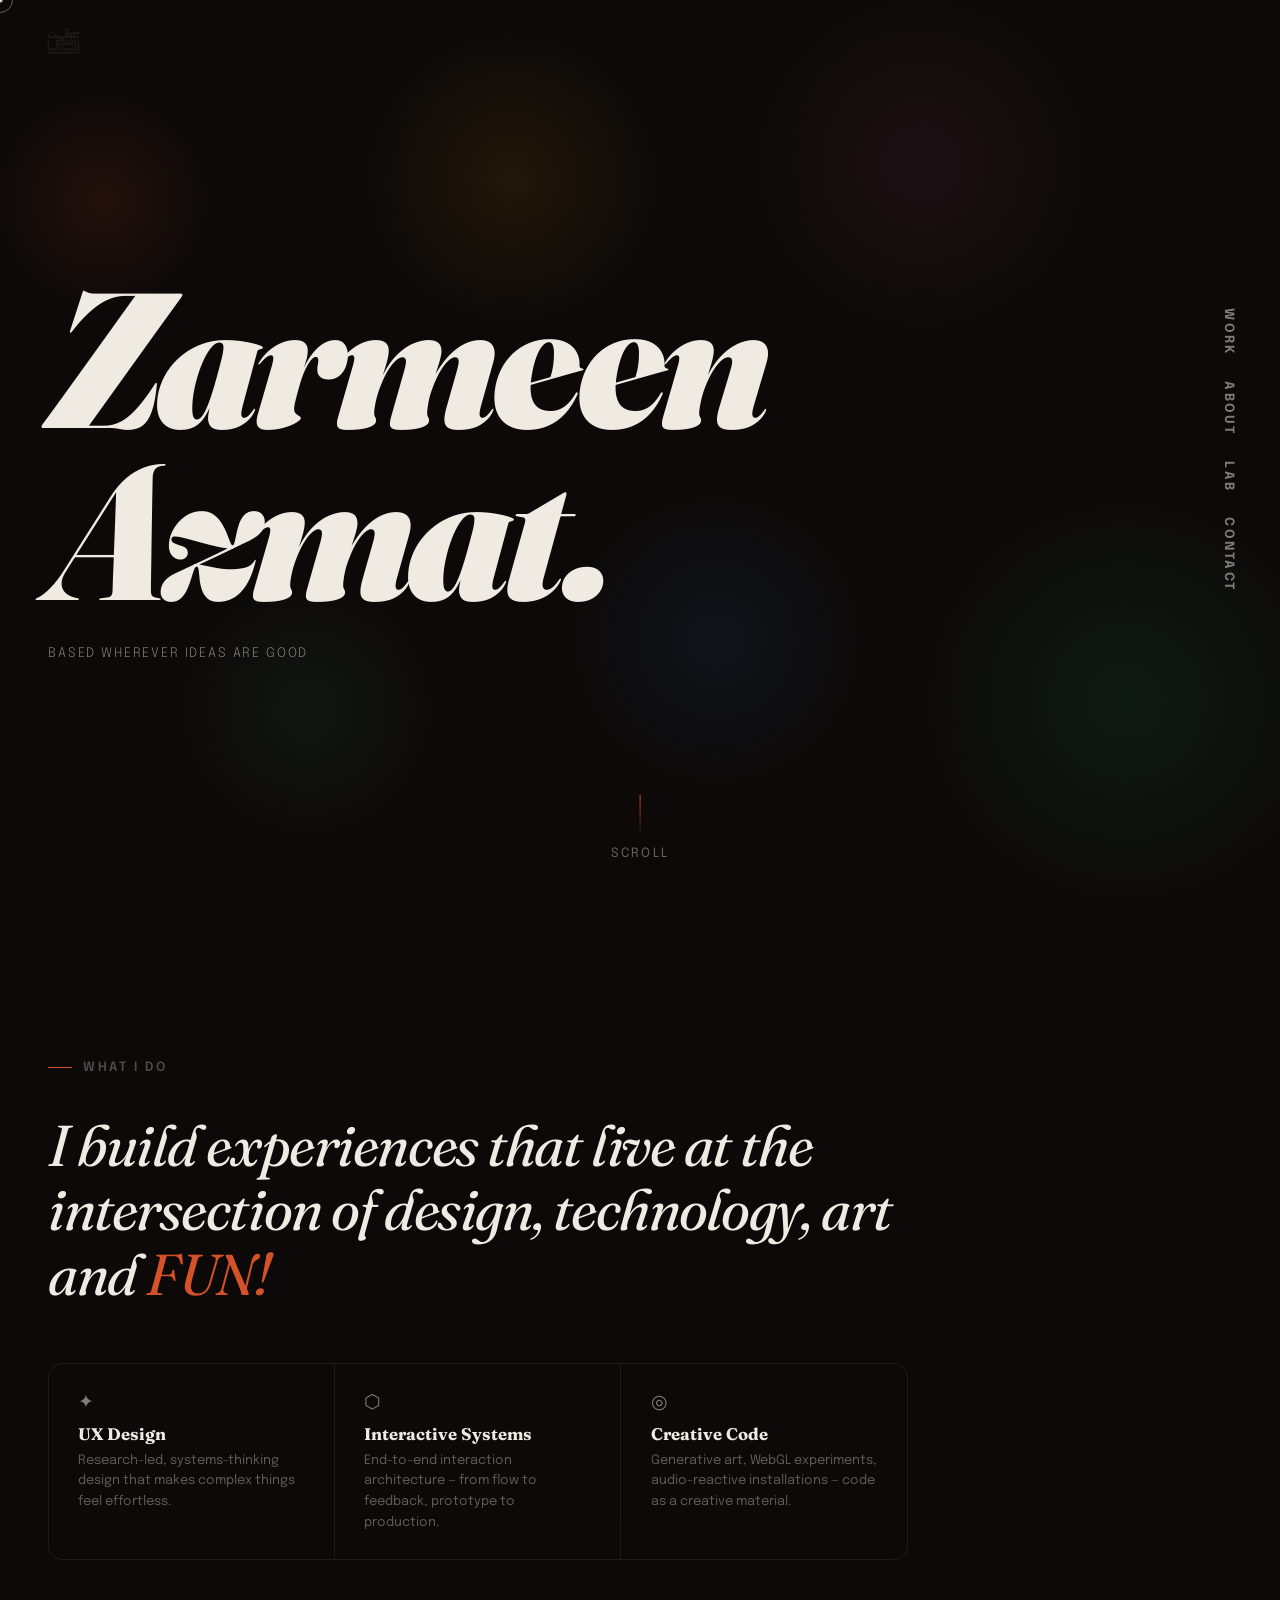
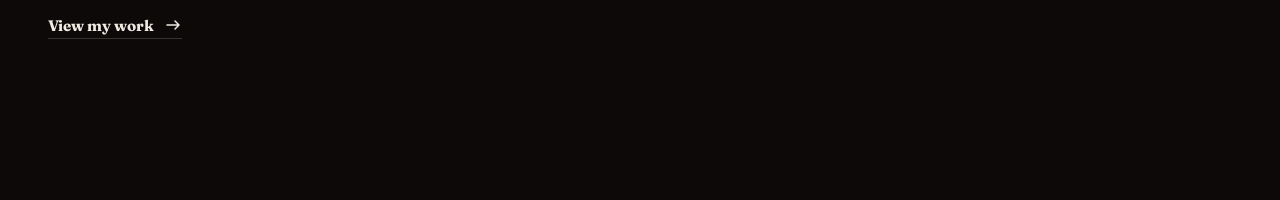
==== commit e4fc40a1: "Update index.html" ====
--- a/index.html
+++ b/index.html
@@ -165,7 +165,7 @@
     <div class="intro-inner">
       <div class="intro-tag rev">What I do</div>
       <p class="intro-statement rev d1">
-        I build experiences that live at the intersection of design, code, and <em>genuine delight.</em>
+        I build experiences that live at the intersection of design, technology, art and <em>FUN!</em>
       </p>
       <div class="intro-disciplines rev d2">
         <div class="disc">
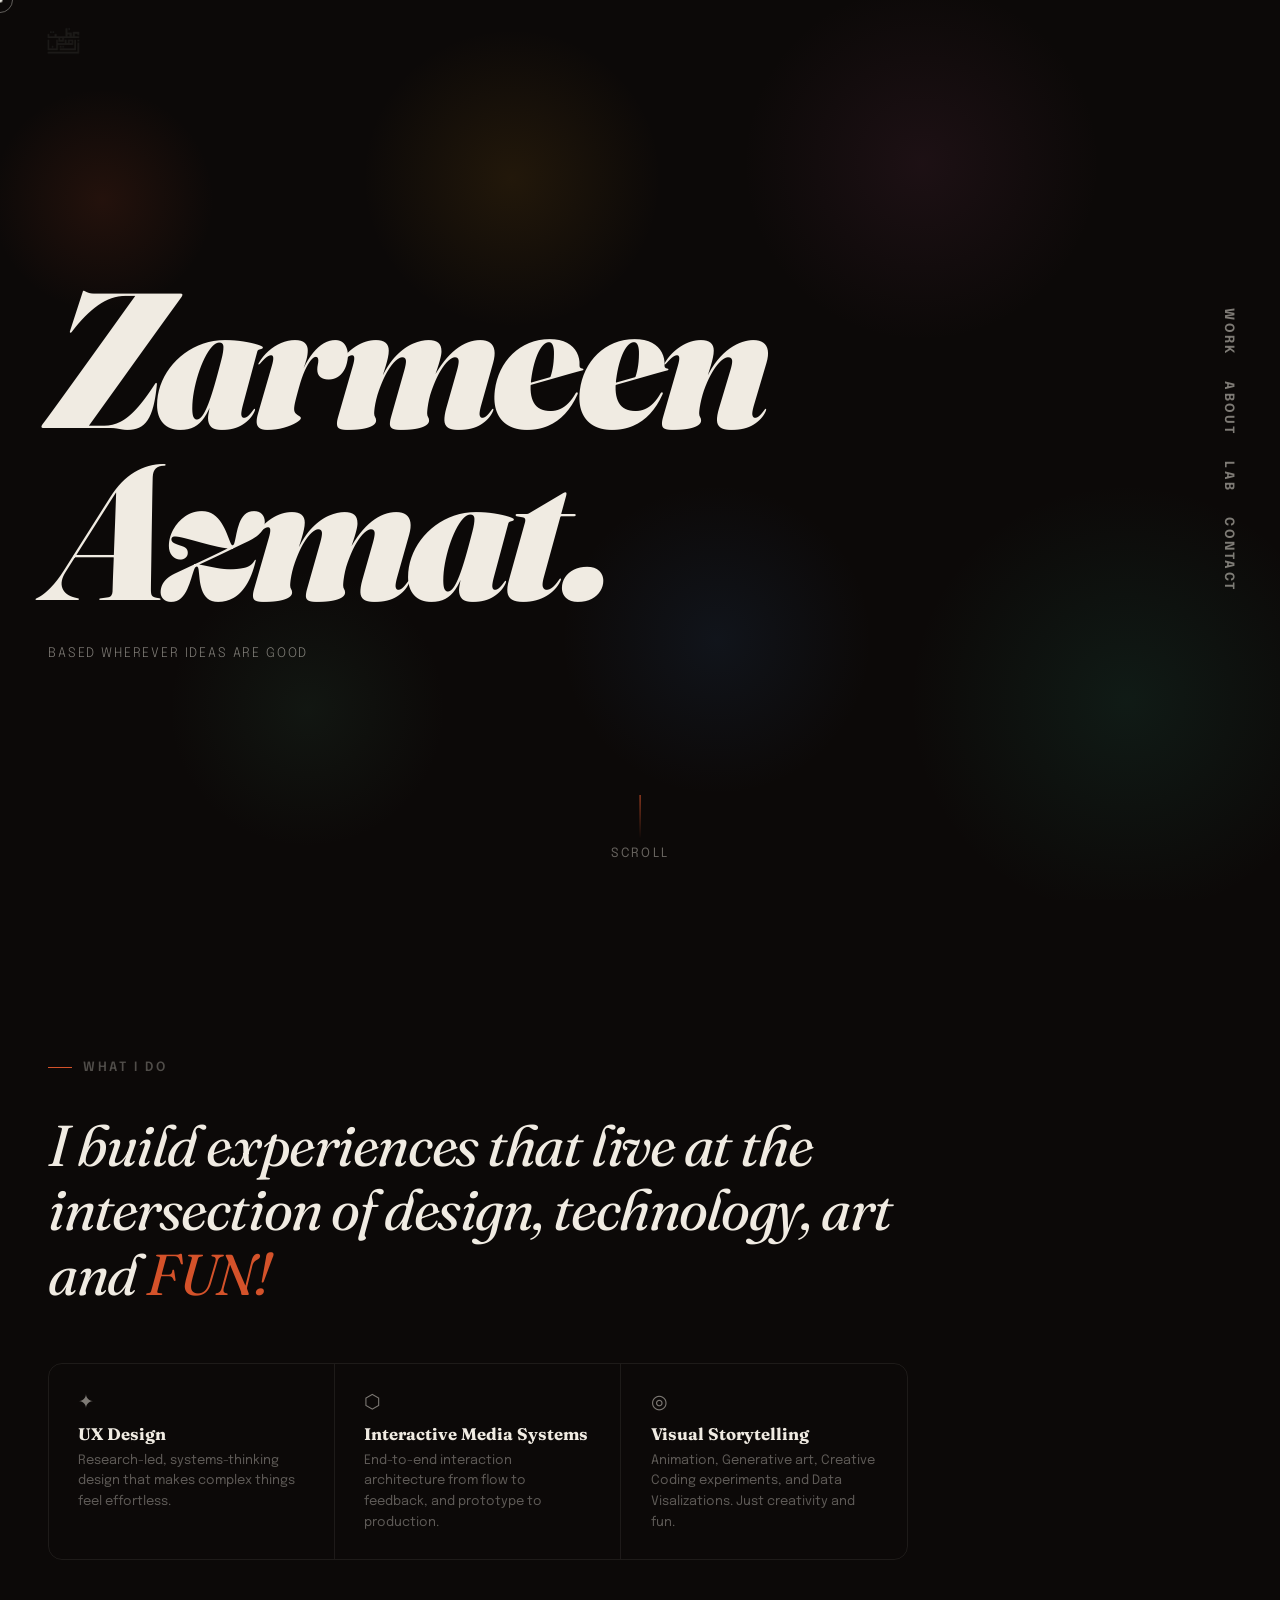
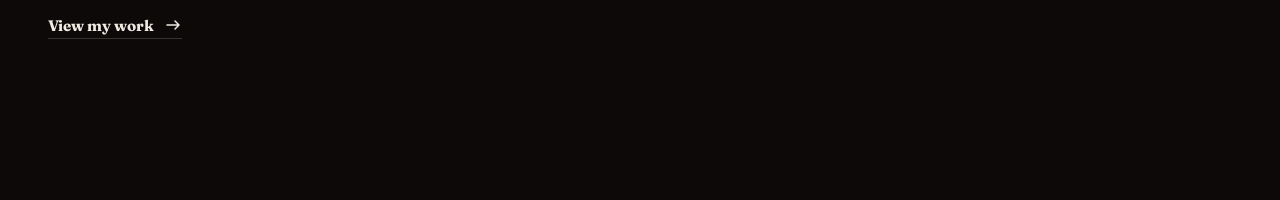
==== commit eb138676: "Update index.html" ====
--- a/index.html
+++ b/index.html
@@ -175,13 +175,13 @@
         </div>
         <div class="disc">
           <div class="disc-icon">⬡</div>
-          <div class="disc-name">Interactive Systems</div>
-          <div class="disc-desc">End-to-end interaction architecture — from flow to feedback, prototype to production.</div>
+          <div class="disc-name">Interactive Media Systems</div>
+          <div class="disc-desc">End-to-end interaction architecture from flow to feedback, and prototype to production.</div>
         </div>
         <div class="disc">
           <div class="disc-icon">◎</div>
-          <div class="disc-name">Creative Code</div>
-          <div class="disc-desc">Generative art, WebGL experiments, audio-reactive installations — code as a creative material.</div>
+          <div class="disc-name">Visual Storytelling</div>
+          <div class="disc-desc">Animation, Generative art, Creative Coding experiments, and Data Visalizations. Just creativity and fun.</div>
         </div>
       </div>
       <a href="work.html" class="intro-cta rev d3">
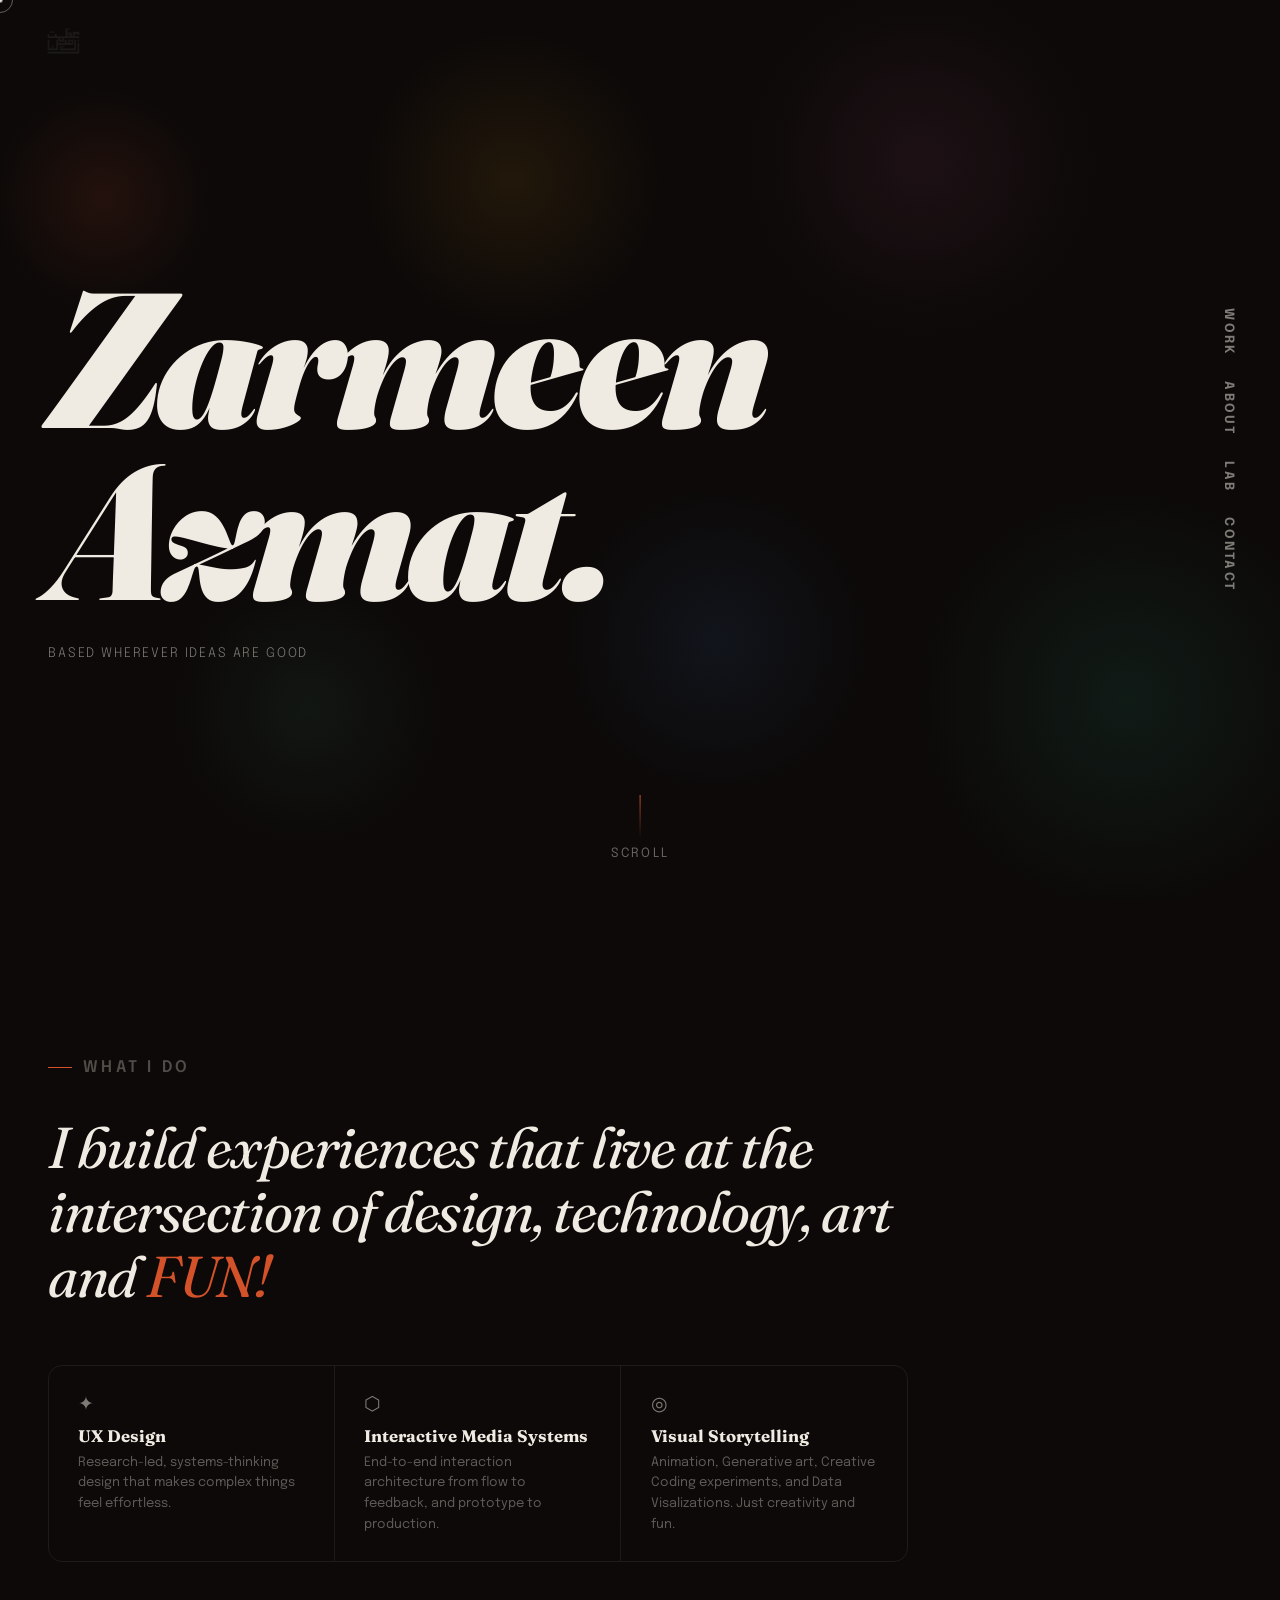
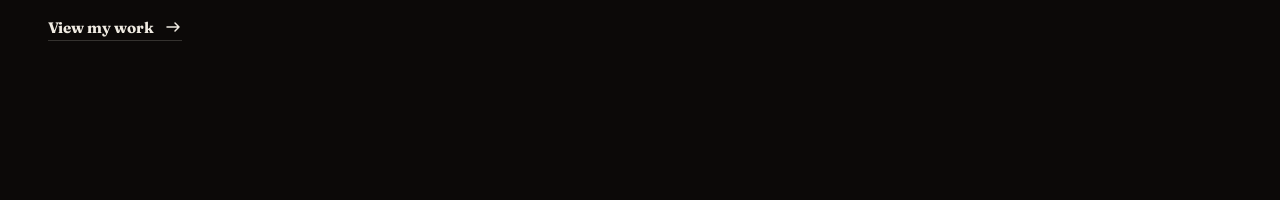
==== commit 0e94a3d3: "Update index.html" ====
--- a/index.html
+++ b/index.html
@@ -79,7 +79,7 @@
     }
     .intro-inner { max-width: 860px; }
     .intro-tag {
-      font-size: .8rem; font-weight: 600; letter-spacing: .2em; text-transform: uppercase;
+      font-size: 1rem; font-weight: 600; letter-spacing: .2em; text-transform: uppercase;
       color: rgba(240,235,226,.3); margin-bottom: 2.5rem;
       display: flex; align-items: center; gap: .7rem;
     }
